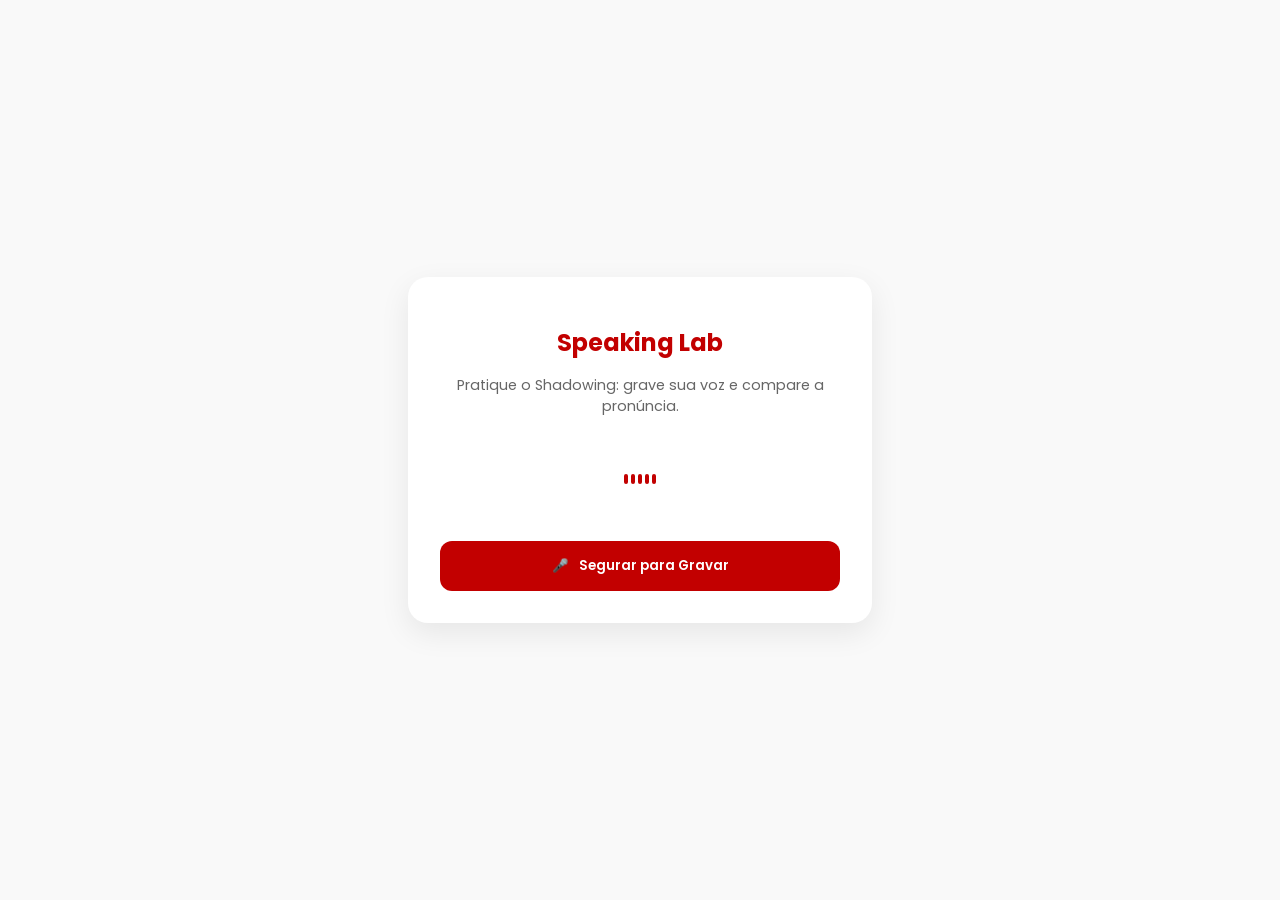
==== speaking.html @ 5f2fd48d "speaking.html" ====
<!DOCTYPE html>
<html lang="pt-br">
<head>
    <meta charset="UTF-8">
    <meta name="viewport" content="width=device-width, initial-scale=1.0">
    <title>Speaking Lab - Shadowing Studio</title>
    <link href="https://fonts.googleapis.com/css2?family=Poppins:wght@300;400;600&display=swap" rel="stylesheet">
    <style>
        :root {
            --primary: #c20000;
            --white: #ffffff;
            --bg: #f9f9f9;
            --text: #333;
        }

        body {
            font-family: 'Poppins', sans-serif;
            background-color: var(--bg);
            color: var(--text);
            display: flex;
            justify-content: center;
            align-items: center;
            min-height: 100vh;
            margin: 0;
        }

        .container {
            background: var(--white);
            padding: 2rem;
            border-radius: 20px;
            box-shadow: 0 10px 30px rgba(0,0,0,0.08);
            text-align: center;
            width: 90%;
            max-width: 400px;
        }

        h1 { color: var(--primary); font-size: 1.5rem; margin-bottom: 0.5rem; }
        p { font-size: 0.9rem; color: #666; margin-bottom: 2rem; }

        .visualizer-container {
            height: 60px;
            display: flex;
            align-items: center;
            justify-content: center;
            gap: 3px;
            margin-bottom: 2rem;
        }

        .bar {
            width: 4px;
            height: 10px;
            background: var(--primary);
            border-radius: 10px;
            transition: height 0.1s ease;
        }

        .controls {
            display: flex;
            flex-direction: column;
            gap: 15px;
        }

        .btn {
            border: none;
            padding: 15px;
            border-radius: 12px;
            font-family: 'Poppins';
            font-weight: 600;
            cursor: pointer;
            transition: all 0.3s ease;
            display: flex;
            align-items: center;
            justify-content: center;
            gap: 10px;
        }

        #recordBtn { background: var(--primary); color: white; }
        #recordBtn.recording { background: #333; animation: pulse 1.5s infinite; }
        
        #playBtn { background: #eee; color: #333; display: none; }
        #playBtn:hover { background: #ddd; }

        @keyframes pulse {
            0% { transform: scale(1); }
            50% { transform: scale(1.02); }
            100% { transform: scale(1); }
        }
    </style>
</head>
<body>

<div class="container">
    <h1>Speaking Lab</h1>
    <p>Pratique o Shadowing: grave sua voz e compare a pronúncia.</p>

    <div class="visualizer-container" id="visualizer">
        <div class="bar"></div><div class="bar"></div><div class="bar"></div><div class="bar"></div><div class="bar"></div>
    </div>

    <div class="controls">
        <button id="recordBtn" class="btn">
            <span id="recordIcon">🎤</span> <span id="recordText">Segurar para Gravar</span>
        </button>
        <button id="playBtn" class="btn">
            <span>▶️</span> Ouvir minha voz
        </button>
    </div>
</div>

<script>
    let mediaRecorder;
    let audioChunks = [];
    let audioUrl;
    const recordBtn = document.getElementById('recordBtn');
    const playBtn = document.getElementById('playBtn');
    const bars = document.querySelectorAll('.bar');

    async function startRecording() {
        try {
            const stream = await navigator.mediaDevices.getUserMedia({ audio: true });
            mediaRecorder = new MediaRecorder(stream);
            audioChunks = [];

            mediaRecorder.ondataavailable = e => audioChunks.push(e.data);
            mediaRecorder.onstop = () => {
                const audioBlob = new Blob(audioChunks, { type: 'audio/wav' });
                audioUrl = URL.createObjectURL(audioBlob);
                playBtn.style.display = 'flex';
            };

            mediaRecorder.start();
            recordBtn.classList.add('recording');
            recordBtn.querySelector('#recordText').innerText = "Gravando...";
        } catch (err) {
            alert("Erro ao acessar microfone: " + err.message);
        }
    }

    function stopRecording() {
        if (mediaRecorder && mediaRecorder.state === "recording") {
            mediaRecorder.stop();
            recordBtn.classList.remove('recording');
            recordBtn.querySelector('#recordText').innerText = "Segurar para Gravar";
        }
    }

    // Eventos para Mouse e Touch (Mobile)
    recordBtn.addEventListener('mousedown', startRecording);
    recordBtn.addEventListener('mouseup', stopRecording);
    recordBtn.addEventListener('touchstart', (e) => { e.preventDefault(); startRecording(); });
    recordBtn.addEventListener('touchend', (e) => { e.preventDefault(); stopRecording(); });

    playBtn.onclick = () => {
        const audio = new Audio(audioUrl);
        audio.play();
    };
</script>

</body>
</html>
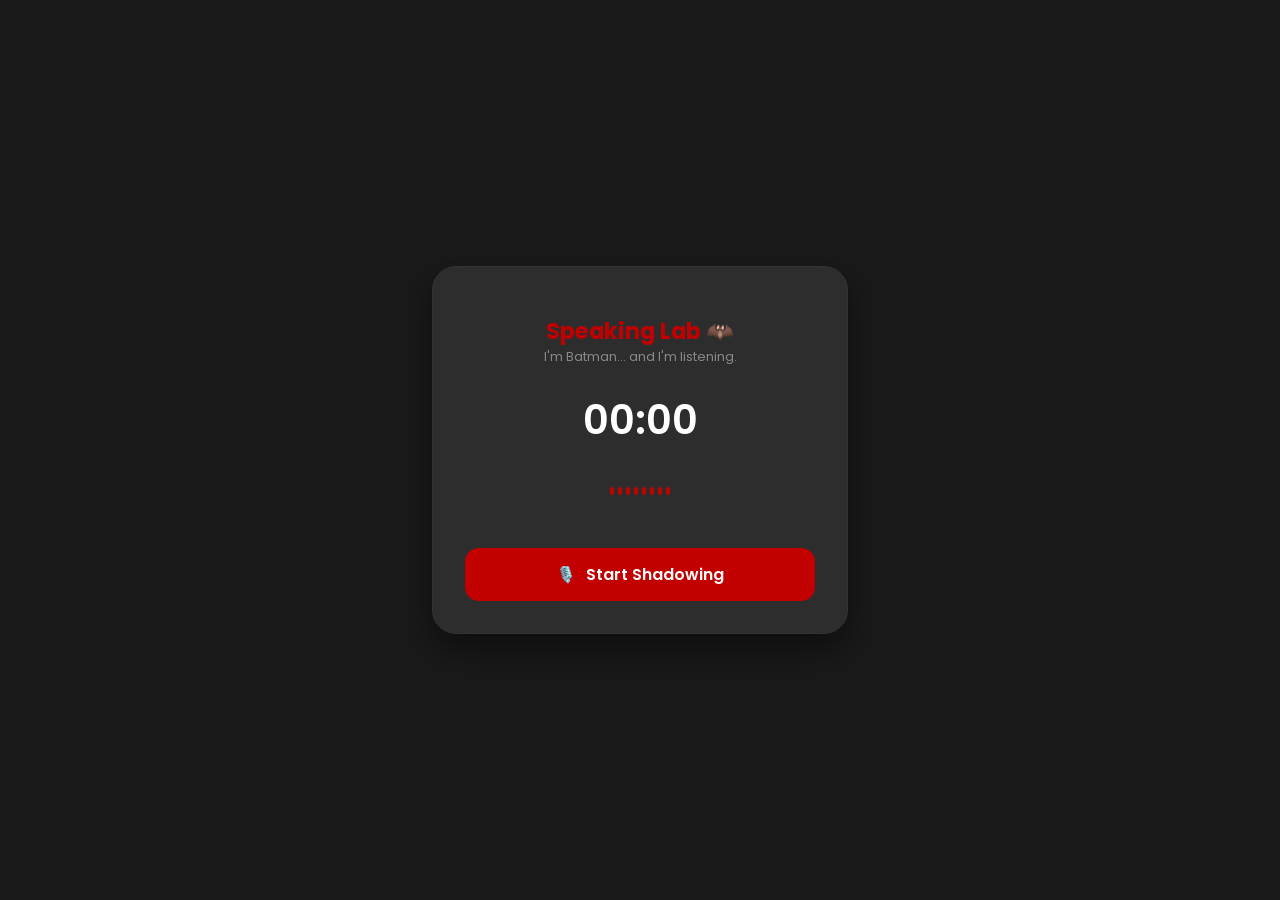
==== commit 383a546c: "Update speaking.html" ====
--- a/speaking.html
+++ b/speaking.html
@@ -3,19 +3,20 @@
 <head>
     <meta charset="UTF-8">
     <meta name="viewport" content="width=device-width, initial-scale=1.0">
-    <title>Speaking Lab - Shadowing Studio</title>
+    <title>Speaking Lab - Shadowing Studio 🦇</title>
     <link href="https://fonts.googleapis.com/css2?family=Poppins:wght@300;400;600&display=swap" rel="stylesheet">
     <style>
         :root {
             --primary: #c20000;
-            --white: #ffffff;
-            --bg: #f9f9f9;
-            --text: #333;
+            --dark-bg: #1a1a1a;
+            --card-bg: #2d2d2d;
+            --text: #ffffff;
+            --gray: #888;
         }
 
         body {
             font-family: 'Poppins', sans-serif;
-            background-color: var(--bg);
+            background-color: var(--dark-bg);
             color: var(--text);
             display: flex;
             justify-content: center;
@@ -25,85 +26,112 @@
         }
 
         .container {
-            background: var(--white);
+            background: var(--card-bg);
             padding: 2rem;
-            border-radius: 20px;
-            box-shadow: 0 10px 30px rgba(0,0,0,0.08);
+            border-radius: 24px;
+            box-shadow: 0 15px 35px rgba(0,0,0,0.5);
             text-align: center;
-            width: 90%;
-            max-width: 400px;
-        }
-
-        h1 { color: var(--primary); font-size: 1.5rem; margin-bottom: 0.5rem; }
-        p { font-size: 0.9rem; color: #666; margin-bottom: 2rem; }
-
-        .visualizer-container {
-            height: 60px;
+            width: 85%;
+            max-width: 350px;
+            border: 1px solid #333;
+        }
+
+        h1 { color: var(--primary); font-size: 1.4rem; margin-bottom: 0; }
+        .subtitle { font-size: 0.8rem; color: var(--gray); margin-bottom: 1.5rem; }
+
+        /* Timer */
+        #timer {
+            font-size: 2.5rem;
+            font-weight: 600;
+            margin-bottom: 1rem;
+            font-variant-numeric: tabular-nums;
+            color: var(--text);
+        }
+
+        /* Waveform Simples */
+        .waveform {
             display: flex;
             align-items: center;
             justify-content: center;
-            gap: 3px;
+            gap: 4px;
+            height: 50px;
             margin-bottom: 2rem;
         }
-
         .bar {
             width: 4px;
-            height: 10px;
+            height: 8px;
             background: var(--primary);
-            border-radius: 10px;
+            border-radius: 4px;
             transition: height 0.1s ease;
         }
 
         .controls {
             display: flex;
             flex-direction: column;
-            gap: 15px;
+            gap: 12px;
         }
 
         .btn {
             border: none;
-            padding: 15px;
-            border-radius: 12px;
+            padding: 14px;
+            border-radius: 14px;
             font-family: 'Poppins';
             font-weight: 600;
             cursor: pointer;
-            transition: all 0.3s ease;
+            transition: all 0.2s ease;
             display: flex;
             align-items: center;
             justify-content: center;
             gap: 10px;
-        }
-
+            font-size: 1rem;
+        }
+
+        /* Botão Gravar */
         #recordBtn { background: var(--primary); color: white; }
-        #recordBtn.recording { background: #333; animation: pulse 1.5s infinite; }
+        #recordBtn.recording { 
+            background: #444; 
+            animation: pulse 1.5s infinite; 
+        }
         
-        #playBtn { background: #eee; color: #333; display: none; }
-        #playBtn:hover { background: #ddd; }
+        /* Botões Play e Reset */
+        .secondary-btns {
+            display: grid;
+            grid-template-columns: 1fr 1fr;
+            gap: 10px;
+            display: none; /* Escondidos até ter gravação */
+        }
+        #playBtn { background: #444; color: white; }
+        #resetBtn { background: transparent; color: var(--gray); border: 1px solid #444; }
 
         @keyframes pulse {
-            0% { transform: scale(1); }
-            50% { transform: scale(1.02); }
-            100% { transform: scale(1); }
+            0% { box-shadow: 0 0 0 0 rgba(194, 0, 0, 0.4); }
+            70% { box-shadow: 0 0 0 15px rgba(194, 0, 0, 0); }
+            100% { box-shadow: 0 0 0 0 rgba(194, 0, 0, 0); }
         }
     </style>
 </head>
 <body>
 
 <div class="container">
-    <h1>Speaking Lab</h1>
-    <p>Pratique o Shadowing: grave sua voz e compare a pronúncia.</p>
-
-    <div class="visualizer-container" id="visualizer">
-        <div class="bar"></div><div class="bar"></div><div class="bar"></div><div class="bar"></div><div class="bar"></div>
+    <h1>Speaking Lab 🦇</h1>
+    <div class="subtitle">I'm Batman... and I'm listening.</div>
+
+    <div id="timer">00:00</div>
+
+    <div class="waveform" id="waveform">
+        <div class="bar"></div><div class="bar"></div><div class="bar"></div><div class="bar"></div>
+        <div class="bar"></div><div class="bar"></div><div class="bar"></div><div class="bar"></div>
     </div>
 
     <div class="controls">
         <button id="recordBtn" class="btn">
-            <span id="recordIcon">🎤</span> <span id="recordText">Segurar para Gravar</span>
+            <span id="recordIcon">🎙️</span> <span id="recordText">Start Shadowing</span>
         </button>
-        <button id="playBtn" class="btn">
-            <span>▶️</span> Ouvir minha voz
-        </button>
+        
+        <div class="secondary-btns" id="postRecording">
+            <button id="playBtn" class="btn">▶️ Play</button>
+            <button id="resetBtn" class="btn">🗑️ Reset</button>
+        </div>
     </div>
 </div>
 
@@ -111,48 +139,78 @@
     let mediaRecorder;
     let audioChunks = [];
     let audioUrl;
+    let startTime;
+    let timerInterval;
+
     const recordBtn = document.getElementById('recordBtn');
     const playBtn = document.getElementById('playBtn');
+    const resetBtn = document.getElementById('resetBtn');
+    const postRecording = document.getElementById('postRecording');
+    const timerDisplay = document.getElementById('timer');
     const bars = document.querySelectorAll('.bar');
 
-    async function startRecording() {
-        try {
+    // Função para animar as barrinhas (simulação de Waveform)
+    function animateBars() {
+        if (mediaRecorder && mediaRecorder.state === "recording") {
+            bars.forEach(bar => {
+                const height = Math.random() * 40 + 10;
+                bar.style.height = height + 'px';
+            });
+            requestAnimationFrame(animateBars);
+        } else {
+            bars.forEach(bar => bar.style.height = '8px');
+        }
+    }
+
+    function updateTimer() {
+        const now = new Date();
+        const diff = new Date(now - startTime);
+        const mins = String(diff.getMinutes()).padStart(2, '0');
+        const secs = String(diff.getSeconds()).padStart(2, '0');
+        timerDisplay.innerText = `${mins}:${secs}`;
+    }
+
+    async function toggleRecording() {
+        if (!mediaRecorder || mediaRecorder.state === "inactive") {
+            // Iniciar
             const stream = await navigator.mediaDevices.getUserMedia({ audio: true });
             mediaRecorder = new MediaRecorder(stream);
             audioChunks = [];
 
             mediaRecorder.ondataavailable = e => audioChunks.push(e.data);
             mediaRecorder.onstop = () => {
-                const audioBlob = new Blob(audioChunks, { type: 'audio/wav' });
-                audioUrl = URL.createObjectURL(audioBlob);
-                playBtn.style.display = 'flex';
+                audioUrl = URL.createObjectURL(new Blob(audioChunks));
+                postRecording.style.display = 'grid';
+                recordBtn.style.display = 'none';
             };
 
             mediaRecorder.start();
+            startTime = new Date();
+            timerInterval = setInterval(updateTimer, 1000);
             recordBtn.classList.add('recording');
-            recordBtn.querySelector('#recordText').innerText = "Gravando...";
-        } catch (err) {
-            alert("Erro ao acessar microfone: " + err.message);
+            recordBtn.innerHTML = "⏹️ Stop Recording";
+            animateBars();
+        } else {
+            // Parar
+            mediaRecorder.stop();
+            clearInterval(timerInterval);
+            recordBtn.classList.remove('recording');
         }
     }
 
-    function stopRecording() {
-        if (mediaRecorder && mediaRecorder.state === "recording") {
-            mediaRecorder.stop();
-            recordBtn.classList.remove('recording');
-            recordBtn.querySelector('#recordText').innerText = "Segurar para Gravar";
-        }
-    }
-
-    // Eventos para Mouse e Touch (Mobile)
-    recordBtn.addEventListener('mousedown', startRecording);
-    recordBtn.addEventListener('mouseup', stopRecording);
-    recordBtn.addEventListener('touchstart', (e) => { e.preventDefault(); startRecording(); });
-    recordBtn.addEventListener('touchend', (e) => { e.preventDefault(); stopRecording(); });
+    recordBtn.onclick = toggleRecording;
 
     playBtn.onclick = () => {
-        const audio = new Audio(audioUrl);
-        audio.play();
+        new Audio(audioUrl).play();
+    };
+
+    resetBtn.onclick = () => {
+        audioUrl = null;
+        postRecording.style.display = 'none';
+        recordBtn.style.display = 'flex';
+        recordBtn.innerHTML = "🎙️ Start Shadowing";
+        timerDisplay.innerText = "00:00";
+        bars.forEach(bar => bar.style.height = '8px');
     };
 </script>
 
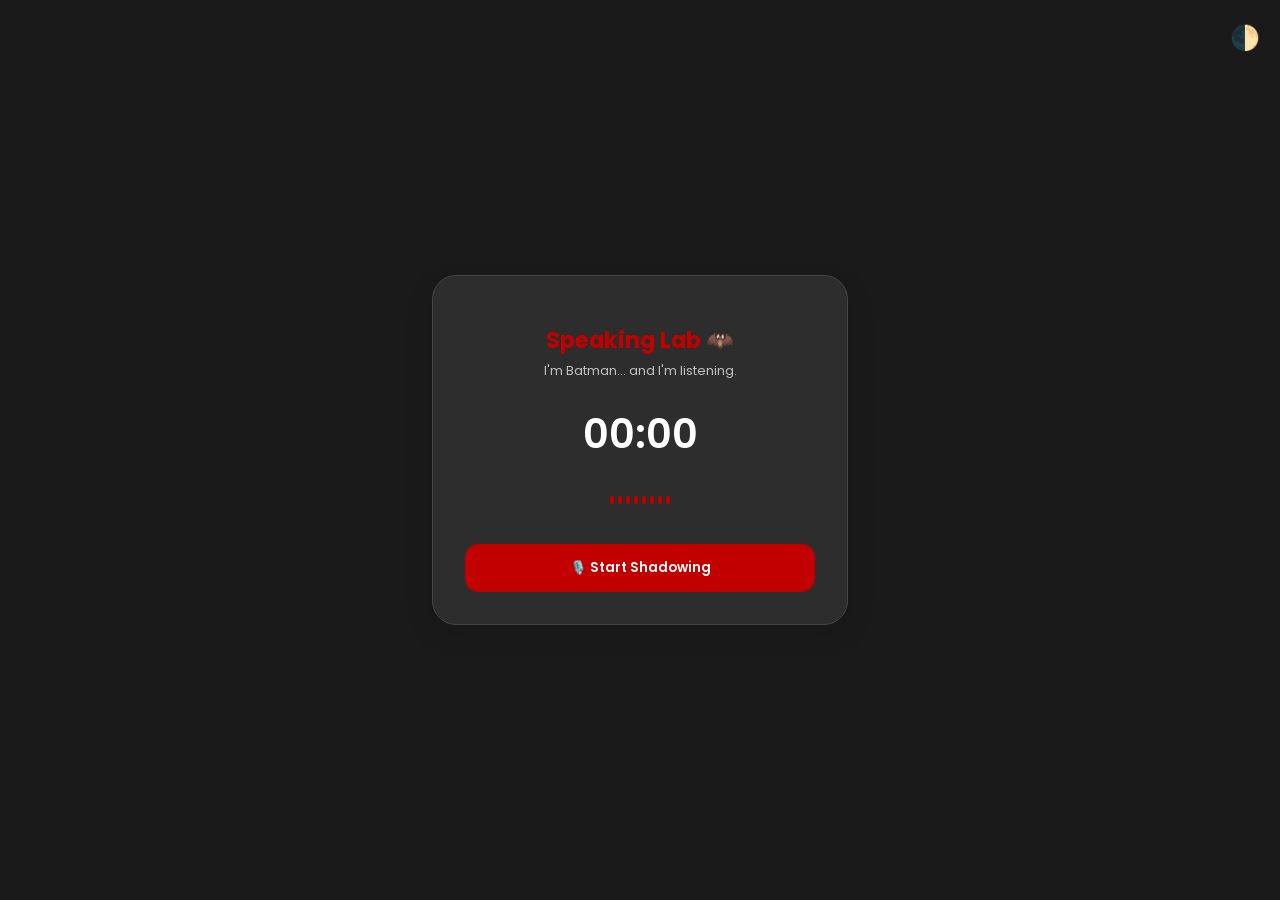
==== commit 1d6ec36f: "Update speaking.html" ====
--- a/speaking.html
+++ b/speaking.html
@@ -8,68 +8,85 @@
     <style>
         :root {
             --primary: #c20000;
-            --dark-bg: #1a1a1a;
-            --card-bg: #2d2d2d;
+            --bg: #ffffff;
+            --card: #f9f9f9;
+            --text: #333;
+            --border: #eee;
+        }
+
+        [data-theme="dark"] {
+            --bg: #1a1a1a;
+            --card: #2d2d2d;
             --text: #ffffff;
-            --gray: #888;
+            --border: #444;
         }
 
         body {
             font-family: 'Poppins', sans-serif;
-            background-color: var(--dark-bg);
+            background-color: var(--bg);
             color: var(--text);
             display: flex;
+            flex-direction: column;
             justify-content: center;
             align-items: center;
             min-height: 100vh;
             margin: 0;
+            transition: all 0.3s ease;
+        }
+
+        .theme-switch {
+            position: absolute;
+            top: 20px;
+            right: 20px;
+            cursor: pointer;
+            font-size: 1.5rem;
         }
 
         .container {
-            background: var(--card-bg);
+            background: var(--card);
             padding: 2rem;
             border-radius: 24px;
-            box-shadow: 0 15px 35px rgba(0,0,0,0.5);
+            box-shadow: 0 10px 30px rgba(0,0,0,0.1);
             text-align: center;
             width: 85%;
             max-width: 350px;
-            border: 1px solid #333;
-        }
-
-        h1 { color: var(--primary); font-size: 1.4rem; margin-bottom: 0; }
-        .subtitle { font-size: 0.8rem; color: var(--gray); margin-bottom: 1.5rem; }
-
-        /* Timer */
-        #timer {
-            font-size: 2.5rem;
-            font-weight: 600;
-            margin-bottom: 1rem;
-            font-variant-numeric: tabular-nums;
-            color: var(--text);
-        }
-
-        /* Waveform Simples */
+            border: 1px solid var(--border);
+        }
+
+        h1 { color: var(--primary); font-size: 1.4rem; margin-bottom: 5px; }
+        .subtitle { font-size: 0.8rem; opacity: 0.7; margin-bottom: 1.5rem; }
+
+        #timer { font-size: 2.5rem; font-weight: 600; margin-bottom: 1rem; }
+
         .waveform {
             display: flex;
             align-items: center;
             justify-content: center;
             gap: 4px;
-            height: 50px;
-            margin-bottom: 2rem;
-        }
-        .bar {
-            width: 4px;
-            height: 8px;
+            height: 40px;
+            margin-bottom: 1.5rem;
+        }
+        .bar { width: 4px; height: 8px; background: var(--primary); border-radius: 4px; transition: height 0.1s ease; }
+
+        /* Custom Audio Player */
+        .player-container { display: none; margin-bottom: 1.5rem; }
+        .progress-container {
+            width: 100%;
+            height: 6px;
+            background: var(--border);
+            border-radius: 10px;
+            cursor: pointer;
+            margin: 10px 0;
+            position: relative;
+        }
+        #progress-bar {
+            width: 0%;
+            height: 100%;
             background: var(--primary);
-            border-radius: 4px;
-            transition: height 0.1s ease;
-        }
-
-        .controls {
-            display: flex;
-            flex-direction: column;
-            gap: 12px;
-        }
+            border-radius: 10px;
+            transition: width 0.1s linear;
+        }
+        .time-info { display: flex; justify-content: space-between; font-size: 0.75rem; opacity: 0.8; }
 
         .btn {
             border: none;
@@ -78,43 +95,32 @@
             font-family: 'Poppins';
             font-weight: 600;
             cursor: pointer;
-            transition: all 0.2s ease;
+            width: 100%;
             display: flex;
             align-items: center;
             justify-content: center;
             gap: 10px;
-            font-size: 1rem;
-        }
-
-        /* Botão Gravar */
+            transition: transform 0.2s;
+        }
+        .btn:active { transform: scale(0.98); }
+
         #recordBtn { background: var(--primary); color: white; }
-        #recordBtn.recording { 
-            background: #444; 
-            animation: pulse 1.5s infinite; 
-        }
+        #recordBtn.recording { background: #333; animation: pulse 1.5s infinite; }
         
-        /* Botões Play e Reset */
-        .secondary-btns {
-            display: grid;
-            grid-template-columns: 1fr 1fr;
-            gap: 10px;
-            display: none; /* Escondidos até ter gravação */
-        }
-        #playBtn { background: #444; color: white; }
-        #resetBtn { background: transparent; color: var(--gray); border: 1px solid #444; }
-
-        @keyframes pulse {
-            0% { box-shadow: 0 0 0 0 rgba(194, 0, 0, 0.4); }
-            70% { box-shadow: 0 0 0 15px rgba(194, 0, 0, 0); }
-            100% { box-shadow: 0 0 0 0 rgba(194, 0, 0, 0); }
-        }
+        .action-btns { display: grid; grid-template-columns: 1fr 1fr; gap: 10px; display: none; }
+        #playBtn { background: var(--primary); color: white; }
+        #resetBtn { background: transparent; color: var(--text); border: 1px solid var(--border); }
+
+        @keyframes pulse { 0% { opacity: 1; } 50% { opacity: 0.7; } 100% { opacity: 1; } }
     </style>
 </head>
-<body>
+<body data-theme="dark">
+
+<div class="theme-switch" id="themeToggle">🌓</div>
 
 <div class="container">
-    <h1>Speaking Lab 🦇</h1>
-    <div class="subtitle">I'm Batman... and I'm listening.</div>
+    <h1 id="title">Speaking Lab 🦇</h1>
+    <div class="subtitle" id="tagline">I'm Batman... and I'm listening.</div>
 
     <div id="timer">00:00</div>
 
@@ -123,12 +129,19 @@
         <div class="bar"></div><div class="bar"></div><div class="bar"></div><div class="bar"></div>
     </div>
 
+    <div class="player-container" id="playerContainer">
+        <div class="progress-container" id="progressArea">
+            <div id="progress-bar"></div>
+        </div>
+        <div class="time-info">
+            <span id="currentTime">00:00</span>
+            <span id="totalTime">00:00</span>
+        </div>
+    </div>
+
     <div class="controls">
-        <button id="recordBtn" class="btn">
-            <span id="recordIcon">🎙️</span> <span id="recordText">Start Shadowing</span>
-        </button>
-        
-        <div class="secondary-btns" id="postRecording">
+        <button id="recordBtn" class="btn">🎙️ Start Shadowing</button>
+        <div class="action-btns" id="actionBtns">
             <button id="playBtn" class="btn">▶️ Play</button>
             <button id="resetBtn" class="btn">🗑️ Reset</button>
         </div>
@@ -136,83 +149,95 @@
 </div>
 
 <script>
-    let mediaRecorder;
-    let audioChunks = [];
-    let audioUrl;
-    let startTime;
-    let timerInterval;
-
+    let mediaRecorder, audioChunks = [], audioUrl, startTime, timerInterval, audioObj;
+    const body = document.body;
+    const themeToggle = document.getElementById('themeToggle');
     const recordBtn = document.getElementById('recordBtn');
-    const playBtn = document.getElementById('playBtn');
-    const resetBtn = document.getElementById('resetBtn');
-    const postRecording = document.getElementById('postRecording');
+    const actionBtns = document.getElementById('actionBtns');
+    const playerContainer = document.getElementById('playerContainer');
+    const progressBar = document.getElementById('progress-bar');
+    const progressArea = document.getElementById('progressArea');
     const timerDisplay = document.getElementById('timer');
+    const curTimeTxt = document.getElementById('currentTime');
+    const totTimeTxt = document.getElementById('totalTime');
     const bars = document.querySelectorAll('.bar');
 
-    // Função para animar as barrinhas (simulação de Waveform)
+    // Troca de Tema
+    themeToggle.onclick = () => {
+        const current = body.getAttribute('data-theme');
+        const next = current === 'dark' ? 'light' : 'dark';
+        body.setAttribute('data-theme', next);
+        document.getElementById('title').innerText = next === 'dark' ? "Speaking Lab 🦇" : "Speaking Lab ☀️";
+        document.getElementById('tagline').innerText = next === 'dark' ? "I'm Batman..." : "Clear as daylight.";
+    };
+
+    function formatTime(s) {
+        const mins = Math.floor(s / 60).toString().padStart(2, '0');
+        const secs = Math.floor(s % 60).toString().padStart(2, '0');
+        return `${mins}:${secs}`;
+    }
+
     function animateBars() {
-        if (mediaRecorder && mediaRecorder.state === "recording") {
-            bars.forEach(bar => {
-                const height = Math.random() * 40 + 10;
-                bar.style.height = height + 'px';
-            });
+        if (mediaRecorder?.state === "recording") {
+            bars.forEach(bar => bar.style.height = (Math.random() * 30 + 5) + 'px');
             requestAnimationFrame(animateBars);
-        } else {
-            bars.forEach(bar => bar.style.height = '8px');
-        }
+        } else { bars.forEach(bar => bar.style.height = '8px'); }
     }
 
-    function updateTimer() {
-        const now = new Date();
-        const diff = new Date(now - startTime);
-        const mins = String(diff.getMinutes()).padStart(2, '0');
-        const secs = String(diff.getSeconds()).padStart(2, '0');
-        timerDisplay.innerText = `${mins}:${secs}`;
-    }
-
-    async function toggleRecording() {
+    recordBtn.onclick = async () => {
         if (!mediaRecorder || mediaRecorder.state === "inactive") {
-            // Iniciar
             const stream = await navigator.mediaDevices.getUserMedia({ audio: true });
             mediaRecorder = new MediaRecorder(stream);
             audioChunks = [];
-
             mediaRecorder.ondataavailable = e => audioChunks.push(e.data);
             mediaRecorder.onstop = () => {
-                audioUrl = URL.createObjectURL(new Blob(audioChunks));
-                postRecording.style.display = 'grid';
+                const blob = new Blob(audioChunks, { type: 'audio/wav' });
+                audioUrl = URL.createObjectURL(blob);
+                audioObj = new Audio(audioUrl);
+                audioObj.onloadedmetadata = () => totTimeTxt.innerText = formatTime(audioObj.duration);
+                audioObj.ontimeupdate = () => {
+                    const pct = (audioObj.currentTime / audioObj.duration) * 100;
+                    progressBar.style.width = pct + '%';
+                    curTimeTxt.innerText = formatTime(audioObj.currentTime);
+                };
+                audioObj.onended = () => { document.getElementById('playBtn').innerText = "▶️ Play"; progressBar.style.width = '0%'; };
+                playerContainer.style.display = 'block';
+                actionBtns.style.display = 'grid';
                 recordBtn.style.display = 'none';
             };
-
             mediaRecorder.start();
-            startTime = new Date();
-            timerInterval = setInterval(updateTimer, 1000);
+            startTime = Date.now();
+            timerInterval = setInterval(() => timerDisplay.innerText = formatTime((Date.now() - startTime) / 1000), 1000);
             recordBtn.classList.add('recording');
-            recordBtn.innerHTML = "⏹️ Stop Recording";
+            recordBtn.innerText = "⏹️ Stop Recording";
             animateBars();
         } else {
-            // Parar
             mediaRecorder.stop();
             clearInterval(timerInterval);
-            recordBtn.classList.remove('recording');
-        }
-    }
-
-    recordBtn.onclick = toggleRecording;
-
-    playBtn.onclick = () => {
-        new Audio(audioUrl).play();
-    };
-
-    resetBtn.onclick = () => {
-        audioUrl = null;
-        postRecording.style.display = 'none';
+        }
+    };
+
+    document.getElementById('playBtn').onclick = function() {
+        if (audioObj.paused) { audioObj.play(); this.innerText = "⏸️ Pause"; }
+        else { audioObj.pause(); this.innerText = "▶️ Play"; }
+    };
+
+    progressArea.onclick = (e) => {
+        const width = progressArea.clientWidth;
+        const clickX = e.offsetX;
+        audioObj.currentTime = (clickX / width) * audioObj.duration;
+    };
+
+    document.getElementById('resetBtn').onclick = () => {
+        if(audioObj) audioObj.pause();
+        playerContainer.style.display = 'none';
+        actionBtns.style.display = 'none';
         recordBtn.style.display = 'flex';
-        recordBtn.innerHTML = "🎙️ Start Shadowing";
+        recordBtn.innerText = "🎙️ Start Shadowing";
         timerDisplay.innerText = "00:00";
+        progressBar.style.width = '0%';
         bars.forEach(bar => bar.style.height = '8px');
     };
 </script>
-
 </body>
 </html>
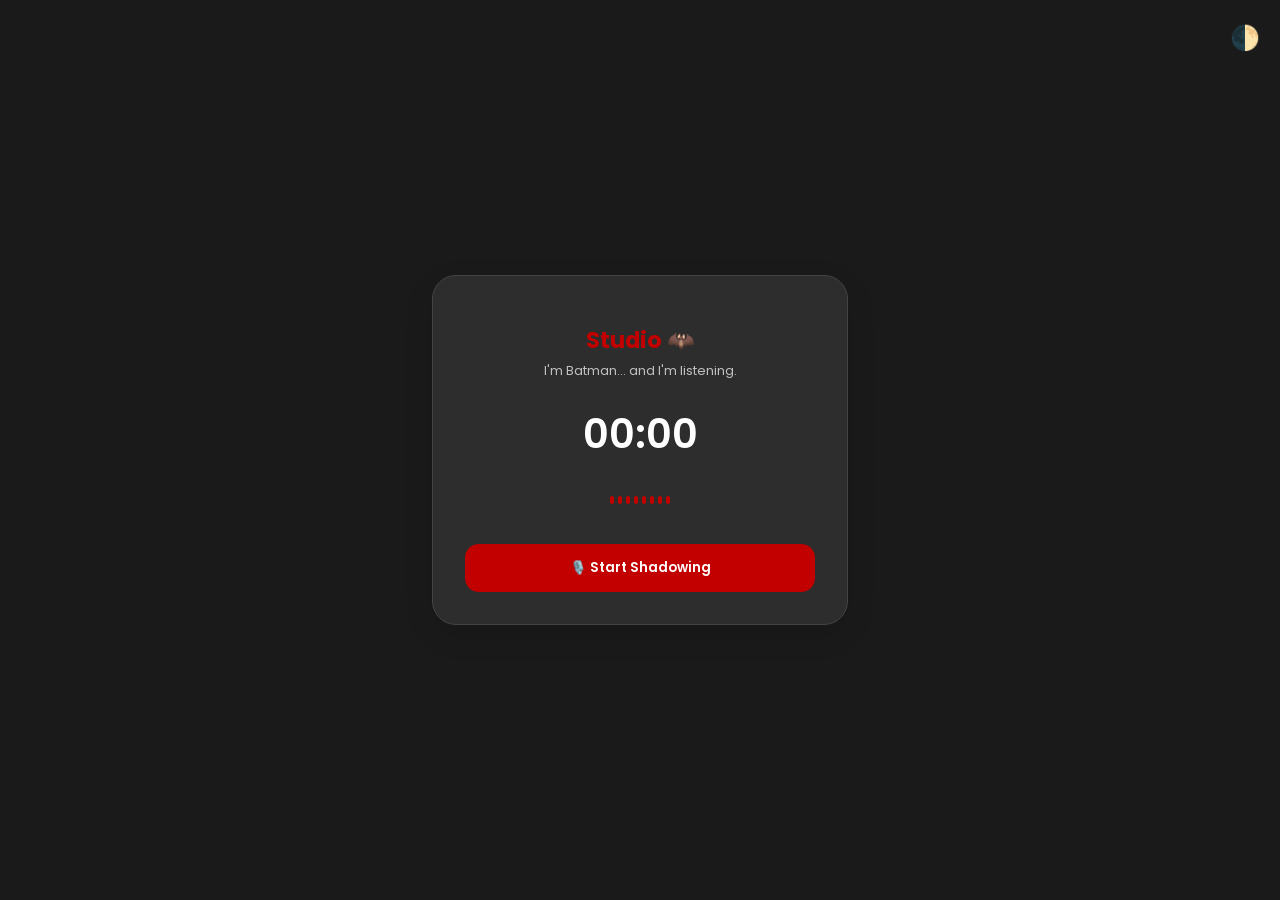
==== commit cbb554e9: "Update speaking.html" ====
--- a/speaking.html
+++ b/speaking.html
@@ -119,7 +119,7 @@
 <div class="theme-switch" id="themeToggle">🌓</div>
 
 <div class="container">
-    <h1 id="title">Speaking Lab 🦇</h1>
+    <h1 id="title">Studio 🦇</h1>
     <div class="subtitle" id="tagline">I'm Batman... and I'm listening.</div>
 
     <div id="timer">00:00</div>
@@ -167,7 +167,7 @@
         const current = body.getAttribute('data-theme');
         const next = current === 'dark' ? 'light' : 'dark';
         body.setAttribute('data-theme', next);
-        document.getElementById('title').innerText = next === 'dark' ? "Speaking Lab 🦇" : "Speaking Lab ☀️";
+        document.getElementById('title').innerText = next === 'dark' ? "Studio 🦇" : "Studio ☀️";
         document.getElementById('tagline').innerText = next === 'dark' ? "I'm Batman..." : "Clear as daylight.";
     };
 
